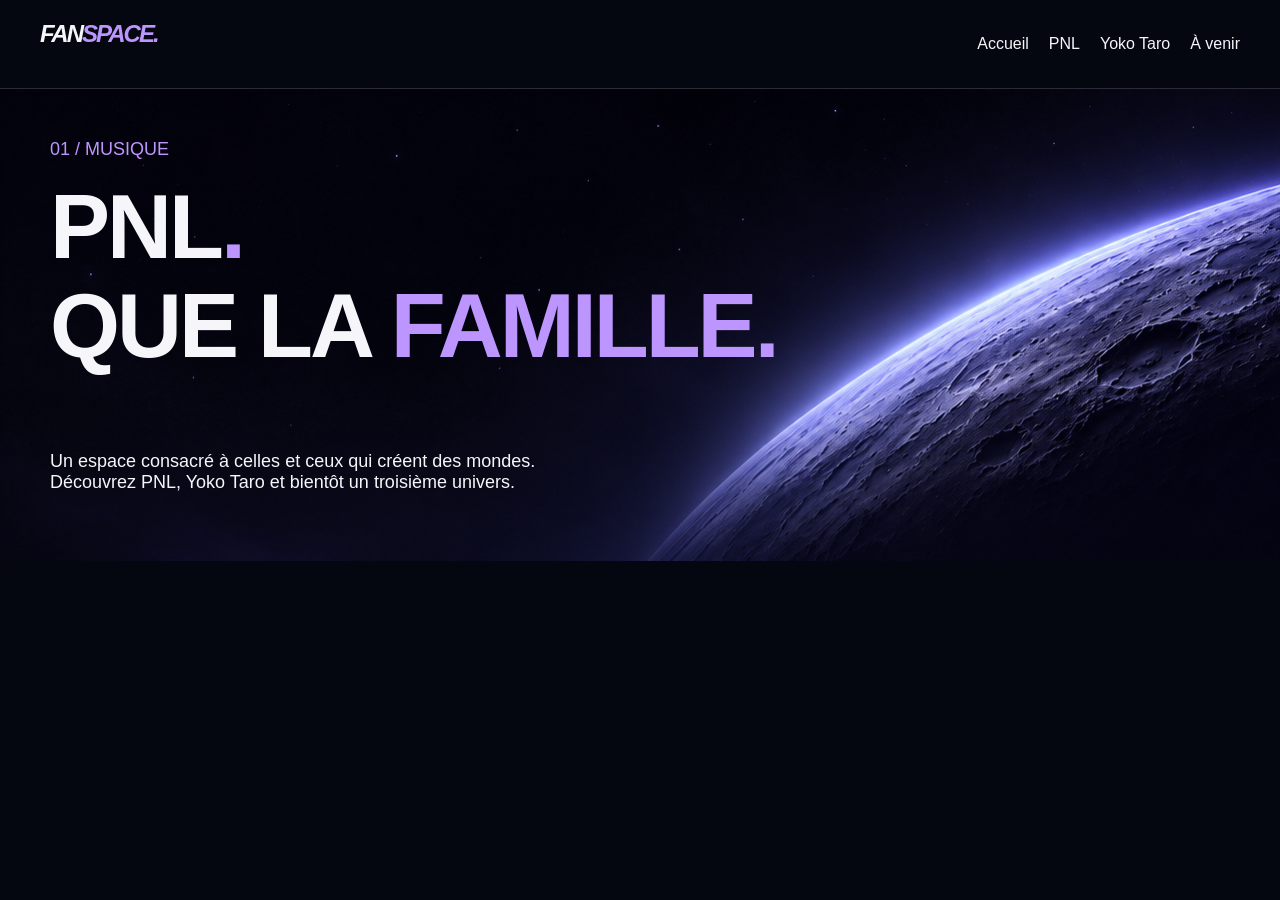
==== pnl/index.html @ 9c3a59f8 "mise a jour 0.1" ====
<!DOCTYPE html>
<html lang="fr">
<head>
    <meta charset="UTF-8">
    <meta name="viewport" content="width=device-width, initial-scale=1.0">
    <meta name="description" content="FANSPACE, un fansite dédié à PNL, Yoko Taro et d'autres univers.">
    <title>FANSPACE | PNL</title>
    <link rel="icon" type="image/png" href="../images/icon.png">
    <link rel="stylesheet" href="../css/pnl.css">
</head>
<body>
    <header>
        <section class="fansite-logo">
            <h1>FAN<span class="passion">SPACE.</span></h1>
        </section>
        <section class="hyperlink-header">
        <a href="../index.html" class="accueil-hyperlink">Accueil</a>
        <a href="index.html" class="pnl-hyperlink">PNL</a>
        <a href="../yokotaro/index.html" class="yokotaro-hyperlink">Yoko Taro</a>
        <a href="../index.html" class="incoming-hyperlink">À venir</a>
        </section>
    </header>

    <section class="presentation">
        <p class="domain">01 / MUSIQUE</p>
        <h1 class="univers-text">PNL<span class="passion">.</span>
        <br>QUE LA <span class="passion">FAMILLE.</span></h1>
        <p>Un espace consacré à celles et ceux qui créent des mondes. 
        <br>Découvrez PNL, Yoko Taro et bientôt un troisième univers.</p>
---- css/pnl.css ----
:root {
    --background: #040710;
    --surface: #1b1e28;
    --text: #f6f6fa;
    --secondary: #a4a8b6;
    --accent:  #bd95ff;
    --border: #292e3a;
}

body{
    color: var(--text);
    font-family: 'Inter', Arial, sans-serif;
    margin: 0;
    padding: 0;
    background-color: var(--background);
}

a { color: inherit; text-decoration: none; }
img { display: block; max-width: 100%; }
h1, h2, h3, p { margin-top: 0; }
h1, h2, h3 { font-family: 'Manrope', Arial, sans-serif; }

footer, header{
    background-color: var(--background);
    margin: 0;
    margin-top: 0;
    display: flex;
    justify-content: space-between;
    align-items: center;
    padding: 20px 40px;
    border-bottom: 1px solid #292c34;
}

.fansite-logo{
    letter-spacing: -2px;
    font-style: italic;
}

footer{
    border-top: 1px solid #292c34;
}


.hyperlink-header {
    display: flex;
    gap: 20px;
}

.accueil-hyperlink:hover,
.pnl-hyperlink:hover,
.yokotaro-hyperlink:hover,
.incoming-hyperlink:hover{
    color: var(--accent);}

.presentation{
    padding: 50px 50px;
    background: url(../images/qlf-background.png);
    opacity: 50;

}

.presentation h1{
    font-size: 90px;
    font-weight: 800px;
    line-height: 1.1;
    letter-spacing: -3px;
}

.presentation p{
    font-size: 18px;
}

button{
    background-color: var(--accent);
    border-radius: 25px;
    padding: 15px 15px;
    text-decoration: none;
    font-size: 20px;
    border: none;
    cursor: pointer;
}

.passion, .domain{
    color: var(--accent);
}
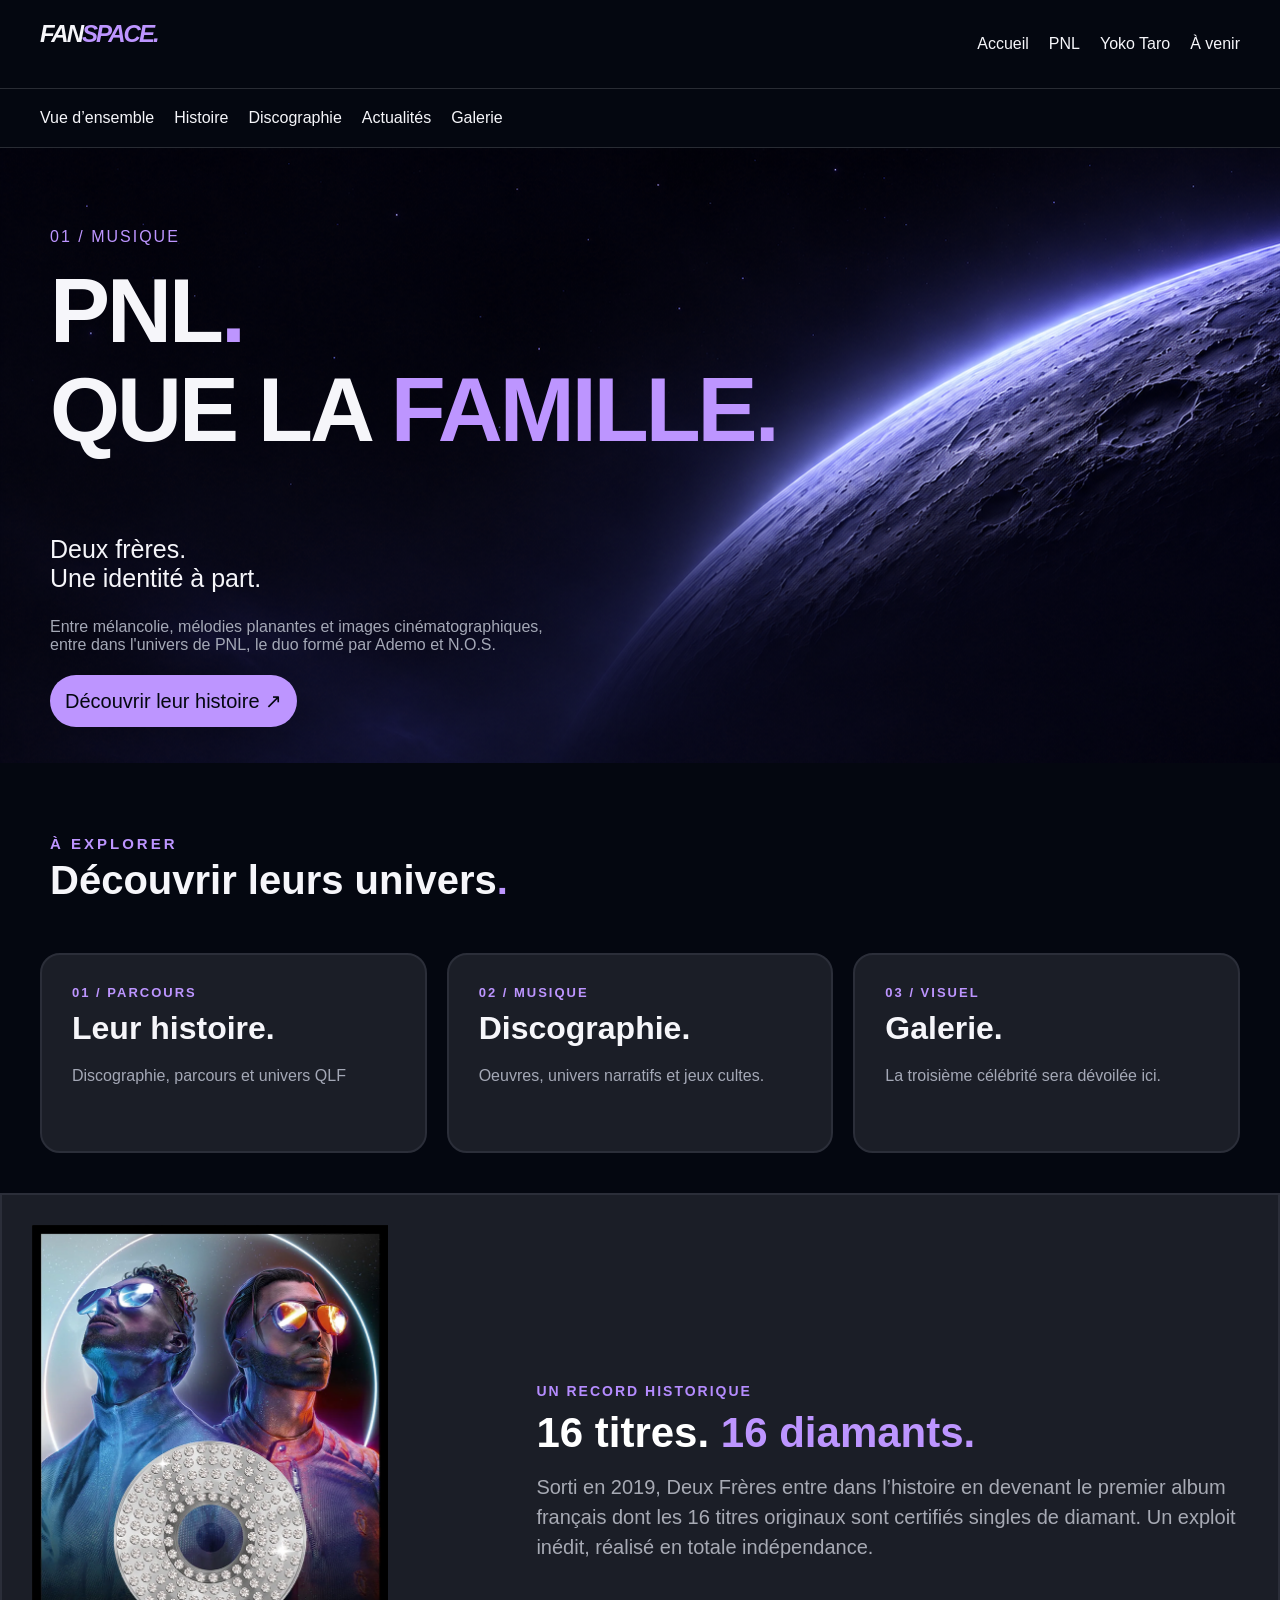
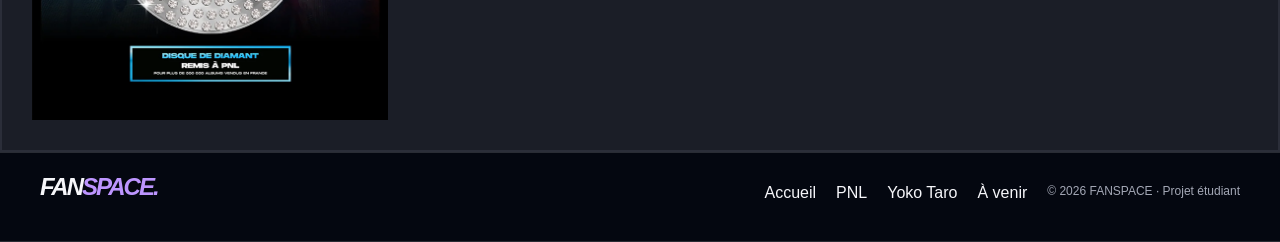
==== commit 5f553c8f: "PNL page update" ====
--- a/pnl/index.html
+++ b/pnl/index.html
@@ -21,9 +21,88 @@
         </section>
     </header>
 
+    <nav class="pnl-navigation">
+        <div class="hyperlink-header-pnl">
+                <a href="index.html" class="active">Vue d’ensemble</a>
+                <a href="history.html">Histoire</a>
+                <a href="discography.html">Discographie</a>
+                <a href="news.html">Actualités</a>
+                <a href="gallery.html">Galerie</a>
+            </div>
+    </nav>
+
     <section class="presentation">
         <p class="domain">01 / MUSIQUE</p>
         <h1 class="univers-text">PNL<span class="passion">.</span>
         <br>QUE LA <span class="passion">FAMILLE.</span></h1>
-        <p>Un espace consacré à celles et ceux qui créent des mondes. 
-        <br>Découvrez PNL, Yoko Taro et bientôt un troisième univers.</p>+        <p class="second-title">Deux frères.<br>Une identité à part.</p>
+        <p class="presentation-description">Entre mélancolie, mélodies planantes et images cinématographiques,<br>
+         entre dans l'univers de PNL, le duo formé par Ademo et N.O.S.</p>
+        <a href="history.html" class="explore">Découvrir leur histoire ↗</a>
+    </section>
+
+    <section class="discover-univers">
+        <h3 class="our-univers"><span class="discover">À EXPLORER</span><BR>Découvrir leurs univers<span class="passion">.</span></h3>
+    </section>
+
+    <section class="grid">
+        <div class="history-card">
+            <a class="link-card" href="histoire.html">
+                <p class="card-domain">01 / PARCOURS</p>
+                <h3 class="card-name">Leur histoire.</h3>
+                <p class="card-description">Discographie, parcours et univers QLF</p>
+            </a>
+        </div>
+
+        <div class="disco-card">
+            <a class="link-card" href="disco.html">
+                <p class="card-domain">02 / MUSIQUE</p>
+                <h3 class="card-name">Discographie.</h3>
+                <p class="card-description">Oeuvres, univers narratifs et jeux cultes.</p>
+            </a>
+        </div>
+
+        <div class="galery-card">
+            <a class="link-card" href="galery.html">
+                <p class="card-domain">03 / VISUEL</p>
+                <h3 class="card-name">Galerie.</h3>
+                <p class="card-description">La troisième célébrité sera dévoilée ici.</p>
+            </a>
+        </div>  
+
+    </section>
+
+        <section class="overview-highlight">
+            <a href="https://www.youtube.com/watch?v=vNpl-M3_9_o&list=RDvNpl-M3_9_o&start_radio=1" class="overview-image">
+                <img src="../images/disque-diamant.png" alt="Disque de diamant Deux Frères">
+            </a>
+
+            <div class="overview-text">
+                <p class="overview-label">UN RECORD HISTORIQUE</p>
+                <h3 class="overview-title">
+                    16 titres. <span class="passion">16 diamants.</span>
+                </h3>
+                <p class="overview-description">
+                    Sorti en 2019, Deux Frères entre dans l’histoire
+                    en devenant le premier album français dont les
+                    16 titres originaux sont certifiés singles de diamant.
+                    Un exploit inédit, réalisé en totale indépendance.
+                </p>
+            </div>
+        </section>
+    </section>
+
+
+    <footer>
+        <section class="fansite-logo">
+            <h1>FAN<span class="passion">SPACE.</span></h1>        </section>
+        <section class="hyperlink-header">
+            <a href="index.html" class="accueil-hyperlink">Accueil</a>
+            <a href="pnl/index.html" class="pnl-hyperlink">PNL</a>
+            <a href="yokotaro/index.html" class="yokotaro-hyperlink">Yoko Taro</a>
+            <a href="index.html" class="incoming-hyperlink">À venir</a>
+            <p class="copyright">© 2026 FANSPACE · Projet étudiant</p>
+        </section>
+    </footer>
+
+</body>
--- a/css/pnl.css
+++ b/css/pnl.css
@@ -40,7 +40,6 @@
     border-top: 1px solid #292c34;
 }
 
-
 .hyperlink-header {
     display: flex;
     gap: 20px;
@@ -50,7 +49,31 @@
 .pnl-hyperlink:hover,
 .yokotaro-hyperlink:hover,
 .incoming-hyperlink:hover{
-    color: var(--accent);}
+    color: var(--accent);
+    transition: 0.3s;
+}
+
+.pnl-navigation{
+    background-color: var(--background);
+    margin: 0;
+    margin-top: 0;
+    display: flex;
+    justify-content: space-between;
+    align-items: center;
+    padding: 20px 40px;
+    border-bottom: 1px solid #292c34;
+    gap: 30px;
+}
+
+.hyperlink-header-pnl {
+    display: flex;
+    gap: 20px;
+}
+
+.hyperlink-header-pnl a:hover {
+    color: var(--accent);
+    transition: 0.3s;
+}
 
 .presentation{
     padding: 50px 50px;
@@ -64,22 +87,192 @@
     font-weight: 800px;
     line-height: 1.1;
     letter-spacing: -3px;
-}
-
-.presentation p{
-    font-size: 18px;
-}
-
-button{
+
+}
+
+.domain{
+    letter-spacing: 2px;
+}
+
+.second-title{
+    font-size: 25px;
+}
+
+.presentation-description{
+    color: var(--secondary);
+    margin-bottom: 35px;
+}
+
+.explore{
+    border-top: 1px solid #292c34;
     background-color: var(--accent);
-    border-radius: 25px;
+    margin-top: 10px;
+    border-radius: 30px;
     padding: 15px 15px;
     text-decoration: none;
     font-size: 20px;
     border: none;
     cursor: pointer;
+    color: #040710;
 }
 
 .passion, .domain{
     color: var(--accent);
+}
+
+.domain, .our-concept{
+    margin-top: 30px;
+    color: var(--accent);
+}
+
+.discover{
+    color: var(--accent);
+    letter-spacing: 3px;
+    font-size: 15px;
+}
+
+.our-univers, .project{
+    font-size: 40px;
+}
+
+.concept{
+    margin: 30px;
+    border-top: 1px solid #292c34;
+}
+
+
+.discover-univers{
+    margin: 50px 50px;
+}
+
+.grid {
+    display: grid;
+    grid-template-columns: repeat(3, 1fr);
+    gap: 20px;
+    margin: 40px;
+}
+
+
+.history-card,
+.disco-card,
+.galery-card {
+    background-color: #1b1e27;
+    border: 2px solid #2b2e39;
+    border-radius: 20px;
+    padding: 20px;
+    min-height: 200px;
+    box-sizing: border-box;
+    min-width: 0;
+
+}
+
+.history-card:hover,
+.disco-card:hover,
+.galery-card:hover{
+    background-color: #20152a;
+    border: 2px solid #bd95ff;
+    transition: 1s;
+}
+
+@media screen and (max-width: 767px) {
+    .grid {
+        grid-template-columns: 1fr;
+    }
+}
+
+.card-domain{
+    color: var(--accent);
+    font-size: 13px;
+    font-weight: bold;
+    letter-spacing: 2px;
+    margin: 10px 10px 10px
+}
+
+.card-name{
+    font-size: 32px;
+    margin: 0 10px
+}
+
+.copyright{
+    color: var(--secondary);
+    font-size: 12px;
+}
+
+.card-description, .concept-description{
+    color: var(--secondary);
+    font-size: 16px;
+    margin: 20px 10px 30px
+}
+
+.overview-highlight {
+    display: flex;
+    align-items: center;
+    justify-content: space-between;
+    gap: 30px;
+    background-color: #1b1e27;
+    border: 2px solid #2b2e39;
+    padding: 30px;
+    margin-top: 30px;
+}
+
+.overview-image {
+    width: 40%;
+}
+
+.overview-image img {
+    width: 75%;
+    display: block;
+    object-fit: cover;
+
+}
+
+.overview-image img:hover{
+    border: 2px solid #bd95ff;
+    transform: scale(1.05);
+    transition: 1s;
+}
+
+.overview-text {
+    width: 60%;
+}
+
+.overview-label {
+    color: #b58cff;
+    font-size: 14px;
+    font-weight: 700;
+    letter-spacing: 2px;
+    margin-bottom: 10px;
+}
+
+.overview-title {
+    color: white;
+    font-size: 42px;
+    margin: 0 0 15px 0;
+}
+
+.overview-description {
+    color: #a7aab4;
+    font-size: 20px;
+    line-height: 1.5;
+    margin: 0;
+}
+
+@media screen and (max-width: 767px) {
+    .overview-highlight {
+        flex-direction: column;
+        padding: 20px;
+    }
+
+    .overview-image,
+    .overview-text {
+        width: 100%;
+    }
+
+    .overview-title {
+        font-size: 30px;
+    }
+
+    .overview-description {
+        font-size: 17px;
+    }
 }
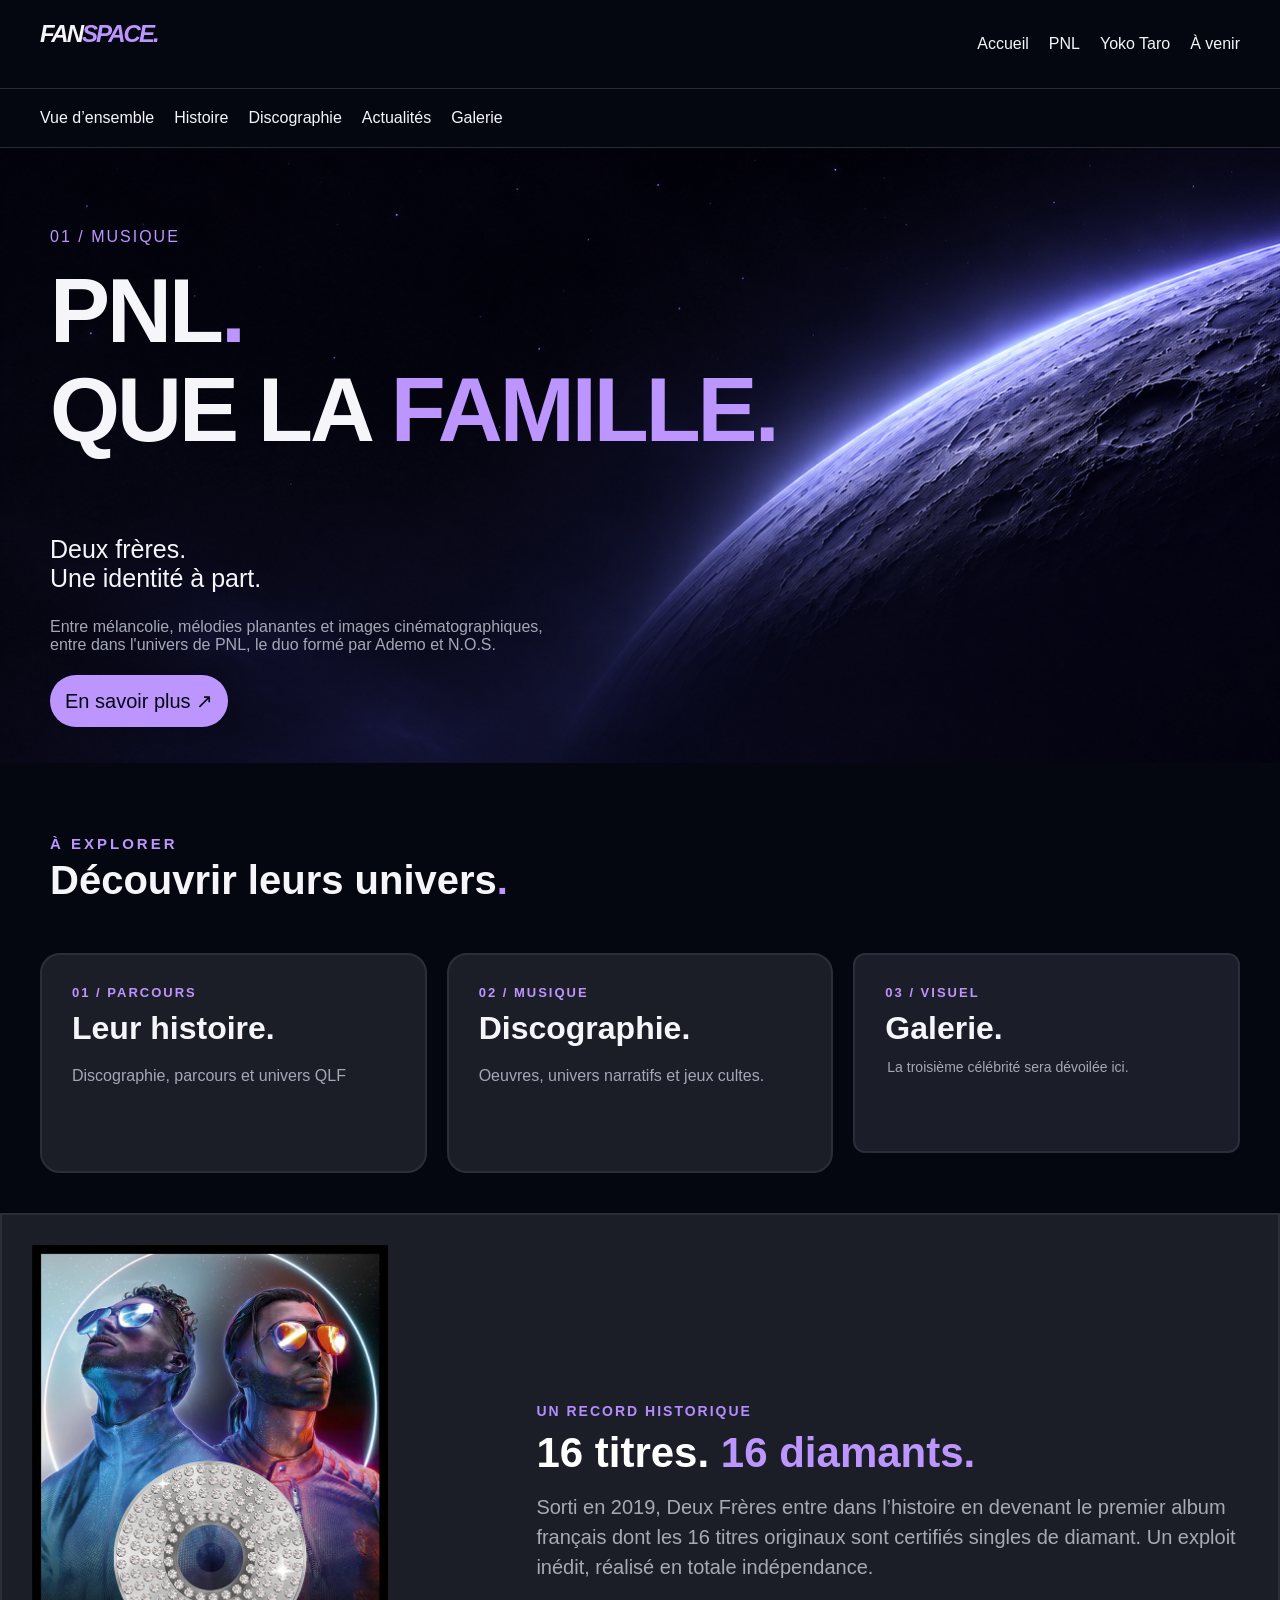
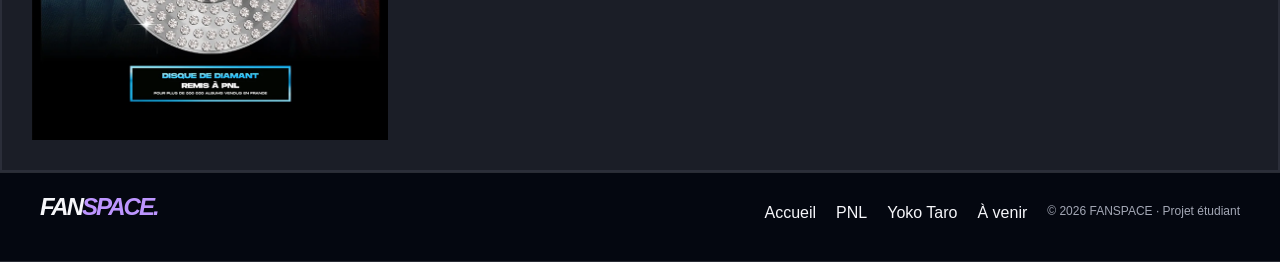
==== commit da76d25a: "PNL final version" ====
--- a/pnl/index.html
+++ b/pnl/index.html
@@ -25,7 +25,7 @@
         <div class="hyperlink-header-pnl">
                 <a href="index.html" class="active">Vue d’ensemble</a>
                 <a href="history.html">Histoire</a>
-                <a href="discography.html">Discographie</a>
+                <a href="disco.html">Discographie</a>
                 <a href="news.html">Actualités</a>
                 <a href="gallery.html">Galerie</a>
             </div>
@@ -38,10 +38,10 @@
         <p class="second-title">Deux frères.<br>Une identité à part.</p>
         <p class="presentation-description">Entre mélancolie, mélodies planantes et images cinématographiques,<br>
          entre dans l'univers de PNL, le duo formé par Ademo et N.O.S.</p>
-        <a href="history.html" class="explore">Découvrir leur histoire ↗</a>
+        <a href=#section-discover class="explore">En savoir plus ↗</a>
     </section>
 
-    <section class="discover-univers">
+    <section class="discover-univers" id="section-discover">
         <h3 class="our-univers"><span class="discover">À EXPLORER</span><BR>Découvrir leurs univers<span class="passion">.</span></h3>
     </section>
 
@@ -62,8 +62,8 @@
             </a>
         </div>
 
-        <div class="galery-card">
-            <a class="link-card" href="galery.html">
+        <div class="gallery-card">
+            <a class="link-card" href="gallery.html">
                 <p class="card-domain">03 / VISUEL</p>
                 <h3 class="card-name">Galerie.</h3>
                 <p class="card-description">La troisième célébrité sera dévoilée ici.</p>
--- a/css/pnl.css
+++ b/css/pnl.css
@@ -155,7 +155,7 @@
 
 .history-card,
 .disco-card,
-.galery-card {
+.gallery-card {
     background-color: #1b1e27;
     border: 2px solid #2b2e39;
     border-radius: 20px;
@@ -168,7 +168,7 @@
 
 .history-card:hover,
 .disco-card:hover,
-.galery-card:hover{
+.gallery-card:hover{
     background-color: #20152a;
     border: 2px solid #bd95ff;
     transition: 1s;
@@ -257,6 +257,69 @@
     margin: 0;
 }
 
+
+.history-origins {
+    display: flex;
+    align-items: center;
+    gap: 40px;
+    margin: 30px 4%;
+}
+
+.history-origins img {
+    width: 40%;
+    border-radius: 20px;
+    border: 2px solid var(--border);
+}
+
+.history-text {
+    flex: 1;
+}
+
+.history-text p {
+    line-height: 1.8;
+}
+
+.timeline {
+    display: flex;
+    flex-direction: column;
+    gap: 20px;
+    margin: 30px 4%;
+}
+
+.timeline-row {
+    display: flex;
+    align-items: center;
+    gap: 30px;
+}
+
+.timeline-year {
+    color: var(--accent);
+    font-size: 32px;
+    width: 100px;
+    flex-shrink: 0;
+    margin: 0;
+}
+
+.timeline-card {
+    flex: 1;
+    background-color: var(--surface);
+    border: 2px solid var(--border);
+    border-radius: 20px;
+    padding: 25px;
+    transition: 0.3s;
+}
+
+.timeline-card:hover {
+    border-color: var(--accent);
+    box-shadow: 0 0 25px #bd95ff25;
+}
+
+.timeline-card .card-description {
+    margin-bottom: 0;
+}
+
+
+
 @media screen and (max-width: 767px) {
     .overview-highlight {
         flex-direction: column;
@@ -275,4 +338,324 @@
     .overview-description {
         font-size: 17px;
     }
+
+      header, footer {
+        flex-direction: column;
+        padding: 20px 10px;
+        gap: 15px;
+        text-align: center;
+    }
+
+    .fansite-logo h1 {
+        margin: 0;
+        font-size: 28px;
+    }
+
+    .hyperlink-header, .hyperlink-header-pnl {
+        flex-wrap: wrap;
+        justify-content: center;
+        gap: 15px;
+        font-size: 14px;
+    }
+
+    .presentation {
+        padding: 30px 20px;
+        background-size: cover;
+        background-position: center;
+    }
+
+    .presentation h1 {
+        font-size: 45px;
+        letter-spacing: -2px;
+    }
+
+    .presentation p {
+        font-size: 15px;
+        line-height: 1.6;
+    }
+
+    .explore {
+        display: inline-block;
+        font-size: 15px;
+        padding: 12px 20px;
+    }
+
+    .discover-univers {
+        margin: 30px 20px;
+    }
+
+    .our-univers, .project {
+        font-size: 30px;
+    }
+
+    .card-name {
+        font-size: 26px;
+    }
+
+    .card-description, .concept-description {
+        font-size: 14px;
+        line-height: 1.6;
+    }
+
+    .concept {
+        margin: 20px;
+    }
+
+    .copyright {
+        width: 100%;
+        text-align: center;
+    }
+
+
+        .history-origins {
+        flex-direction: column;
+        gap: 20px;
+    }
+
+    .history-origins img {
+        width: 100%;
+        box-sizing: border-box;
+    }
+
+    .timeline-row {
+        flex-direction: column;
+        align-items: stretch;
+        gap: 10px;
+    }
+
+    .timeline-year {
+        font-size: 24px;
+        width: auto;
+    }
+
+    .timeline-card {
+        padding: 15px;
+    }
+}
+
+@media screen and (max-width: 1024px) {
+
+    header, footer {
+        padding: 20px;
+    }
+
+    .hyperlink-header {
+        gap: 15px;
+        flex-wrap: wrap;
+        justify-content: center;
+    }
+
+    .presentation {
+        padding: 35px;
+    }
+
+    .presentation h1 {
+        font-size: 65px;
+    }
+
+    .presentation p {
+        font-size: 16px;
+    }
+
+    .our-univers, .project {
+        font-size: 35px;
+    }
+
+    footer {
+        flex-direction: column;
+        gap: 15px;
+    }
+}
+
+.album-grid {
+    display: grid;
+    grid-template-columns: repeat(4, 1fr);
+    gap: 25px;
+    margin: 30px 4%;
+}
+
+.album-card {
+    background-color: var(--surface);
+    border: 2px solid var(--border);
+    border-radius: 20px;
+    overflow: hidden;
+    min-width: 0;
+    transition: 0.3s;
+}
+
+.album-poster {
+    width: 100%;
+    aspect-ratio: 1 / 1;
+    object-fit: cover;
+}
+
+.album-card:hover {
+    transform: translateY(-8px);
+    border-color: var(--accent);
+    box-shadow: 0 0 25px #bd95ff25;
+}
+
+.quotes {
+    display: flex;
+    flex-direction: column;
+    gap: 20px;
+    margin: 30px 4% 50px;
+}
+
+.quote-card {
+    background-color: var(--surface);
+    border: 1px solid var(--border);
+    border-left: 4px solid var(--accent);
+    border-radius: 15px;
+    padding: 25px;
+    transition: 0.3s;
+}
+
+.quote-text {
+    font-size: 32px;
+    font-style: italic;
+    margin: 10px;
+}
+
+.quote-card .card-description {
+    line-height: 1.6;
+    margin-bottom: 10px;
+}
+
+.quote-card:hover {
+    border-color: var(--accent);
+    box-shadow: 0 0 25px #bd95ff25;
+}
+
+@media screen and (max-width: 1024px) {
+
+    .album-grid {
+        grid-template-columns: repeat(2, 1fr);
+    }
+
+    .quote-text {
+        font-size: 26px;
+    }
+}
+
+.news-grid {
+    display: grid;
+    grid-template-columns: repeat(3, 1fr);
+    gap: 25px;
+    margin: 30px 4%;
+}
+
+.news-grid .album-card {
+    display: flex;
+    flex-direction: column;
+}
+
+.news-poster {
+    width: 100%;
+    height: 220px;
+    object-fit: cover;
+}
+
+.news-grid .card-name {
+    font-size: 26px;
+}
+
+.news-link {
+    display: inline-block;
+    color: var(--pnl);
+    margin: 15px;
+    font-weight: bold;
+    transition: 0.3s;
+}
+
+.news-grid .news-link {
+    margin-top: auto;
+}
+
+.news-link:hover {
+    color: var(--text);
+    transform: translateX(5px);
+}
+
+.news-ending {
+    text-align: center;
+    background-color: var(--surface);
+    border: 2px solid var(--border);
+    border-radius: 20px;
+    margin: 50px 4%;
+    padding: 40px;
+}
+
+.news-ending .concept-description {
+    margin-bottom: 0;
+}
+
+@media screen and (max-width: 1024px) {
+
+    .news-grid {
+        grid-template-columns: repeat(2, 1fr);
+    }
+}
+
+@media screen and (max-width: 767px) {
+
+    .news-grid {
+        grid-template-columns: 1fr;
+    }
+
+    .news-ending {
+        padding: 25px;
+        margin: 20px;
+    }
+
+    .news-grid .card-name {
+        font-size: 24px;
+    }
+}
+
+.gallery {
+    column-count: 3;
+    column-gap: 20px;
+    margin: 40px 8%;
+}
+
+.gallery-card {
+    background-color: var(--surface);
+    border: 2px solid var(--border);
+    border-radius: 12px;
+    overflow: hidden;
+    margin-bottom: 20px;
+    break-inside: avoid;
+    transition: 0.3s;
+}
+
+.gallery-card img {
+    width: 100%;
+    height: auto;
+    display: block;
+}
+
+.gallery-card .card-description {
+    font-size: 14px;
+    margin: 12px;
+}
+
+.gallery-card:hover {
+    transform: translateY(-4px);
+    border-color: var(--pnl);
+    box-shadow: 0 0 25px #bd95ff25;
+}
+
+@media screen and (max-width: 1024px) {
+    .gallery {
+        column-count: 2;
+        margin: 30px 4%;
+    }
+}
+
+@media screen and (max-width: 767px) {
+    .gallery {
+        column-count: 1;
+        margin: 20px;
+    }
 }
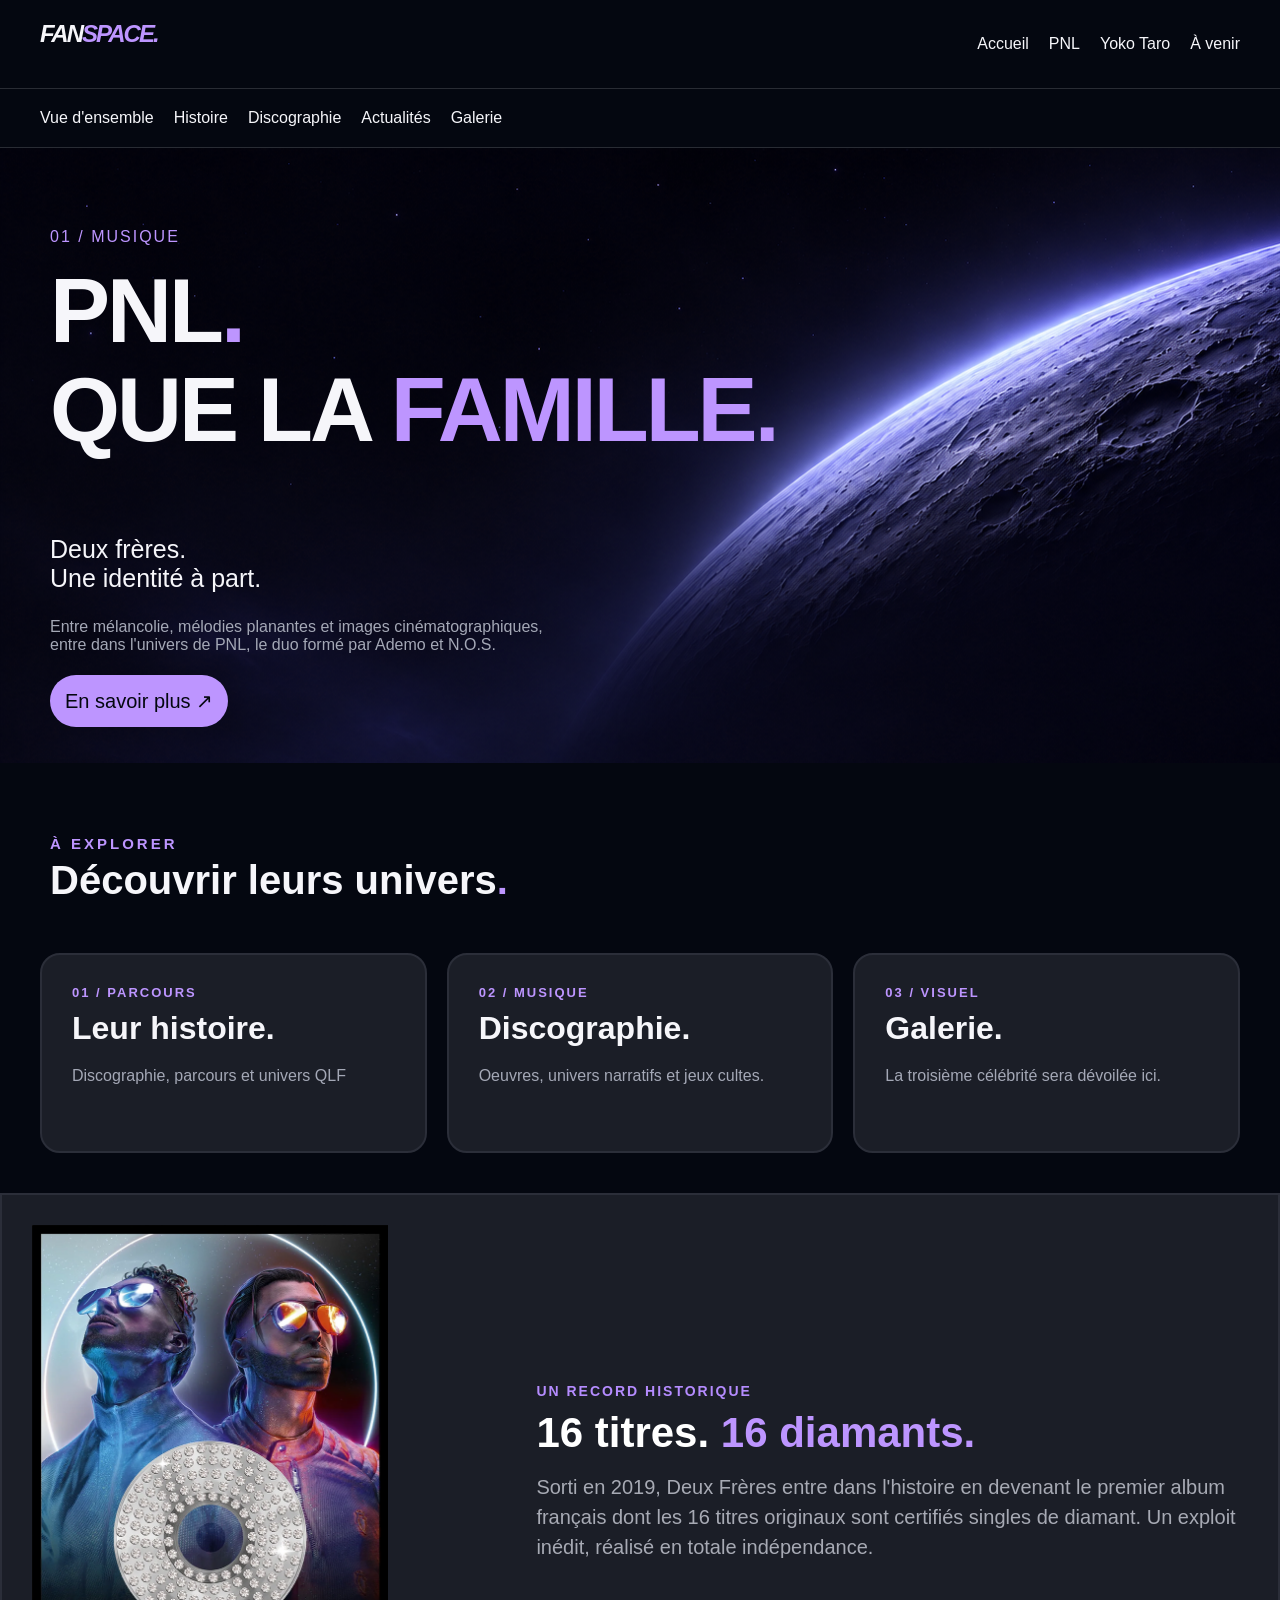
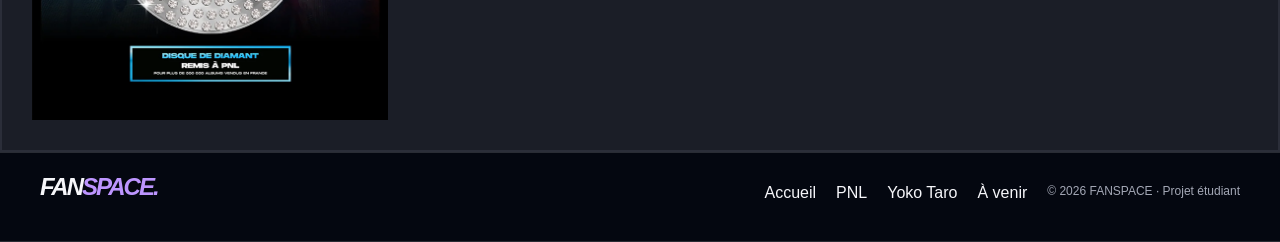
==== commit 05b25667: "mise a jour et version finale de pnl" ====
--- a/pnl/index.html
+++ b/pnl/index.html
@@ -23,7 +23,7 @@
 
     <nav class="pnl-navigation">
         <div class="hyperlink-header-pnl">
-                <a href="index.html" class="active">Vue d’ensemble</a>
+                <a href="index.html">Vue d'ensemble</a>
                 <a href="history.html">Histoire</a>
                 <a href="disco.html">Discographie</a>
                 <a href="news.html">Actualités</a>
@@ -47,7 +47,7 @@
 
     <section class="grid">
         <div class="history-card">
-            <a class="link-card" href="histoire.html">
+            <a class="link-card" href="history.html">
                 <p class="card-domain">01 / PARCOURS</p>
                 <h3 class="card-name">Leur histoire.</h3>
                 <p class="card-description">Discographie, parcours et univers QLF</p>
@@ -62,7 +62,7 @@
             </a>
         </div>
 
-        <div class="gallery-card">
+        <div class="gallery-link-card">
             <a class="link-card" href="gallery.html">
                 <p class="card-domain">03 / VISUEL</p>
                 <h3 class="card-name">Galerie.</h3>
@@ -83,7 +83,7 @@
                     16 titres. <span class="passion">16 diamants.</span>
                 </h3>
                 <p class="overview-description">
-                    Sorti en 2019, Deux Frères entre dans l’histoire
+                    Sorti en 2019, Deux Frères entre dans l'histoire
                     en devenant le premier album français dont les
                     16 titres originaux sont certifiés singles de diamant.
                     Un exploit inédit, réalisé en totale indépendance.
--- a/css/pnl.css
+++ b/css/pnl.css
@@ -1,3 +1,5 @@
+/* PNL commun - variables */
+
 :root {
     --background: #040710;
     --surface: #1b1e28;
@@ -7,6 +9,8 @@
     --border: #292e3a;
 }
 
+/* PNL commun - base */
+
 body{
     color: var(--text);
     font-family: 'Inter', Arial, sans-serif;
@@ -16,9 +20,14 @@
 }
 
 a { color: inherit; text-decoration: none; }
+
 img { display: block; max-width: 100%; }
+
 h1, h2, h3, p { margin-top: 0; }
+
 h1, h2, h3 { font-family: 'Manrope', Arial, sans-serif; }
+
+/* PNL commun - header / footer / nav */
 
 footer, header{
     background-color: var(--background);
@@ -74,6 +83,8 @@
     color: var(--accent);
     transition: 0.3s;
 }
+
+/* PNL commun - banner */
 
 .presentation{
     padding: 50px 50px;
@@ -125,6 +136,8 @@
     color: var(--accent);
 }
 
+/* PNL accueil - sections */
+
 .discover{
     color: var(--accent);
     letter-spacing: 3px;
@@ -135,27 +148,35 @@
     font-size: 40px;
 }
 
+/* PNL accueil - concept */
+
 .concept{
     margin: 30px;
     border-top: 1px solid #292c34;
 }
 
+/* PNL accueil - sections */
 
 .discover-univers{
     margin: 50px 50px;
 }
 
+/* PNL accueil - grid */
+
 .grid {
     display: grid;
-    grid-template-columns: repeat(3, 1fr);
+    grid-template-columns: repeat(3, minmax(0, 1fr));
+    grid-auto-rows: 1fr;
+    align-items: stretch;
     gap: 20px;
     margin: 40px;
 }
 
+/* PNL accueil - cards */
 
 .history-card,
 .disco-card,
-.gallery-card {
+.gallery-link-card {
     background-color: #1b1e27;
     border: 2px solid #2b2e39;
     border-radius: 20px;
@@ -168,17 +189,38 @@
 
 .history-card:hover,
 .disco-card:hover,
-.gallery-card:hover{
+.gallery-link-card:hover{
     background-color: #20152a;
     border: 2px solid #bd95ff;
     transition: 1s;
 }
 
+/* PNL accueil - titles */
+
+.grid .card-name {
+    overflow-wrap: anywhere;
+}
+
+/* PNL accueil - tablet */
+
+@media screen and (min-width: 768px) and (max-width: 1024px) {
+    .grid .card-name {
+        font-size: clamp(18px, 2.5vw, 26px);
+    }
+}
+
+/* PNL accueil - responsive 767px */
+
 @media screen and (max-width: 767px) {
+
+    /* PNL accueil - grid */
+
     .grid {
-        grid-template-columns: 1fr;
-    }
-}
+            grid-template-columns: 1fr;
+        }
+}
+
+/* PNL commun - cards */
 
 .card-domain{
     color: var(--accent);
@@ -193,16 +235,22 @@
     margin: 0 10px
 }
 
+/* PNL commun - footer */
+
 .copyright{
     color: var(--secondary);
     font-size: 12px;
 }
+
+/* PNL commun - cards */
 
 .card-description, .concept-description{
     color: var(--secondary);
     font-size: 16px;
     margin: 20px 10px 30px
 }
+
+/* PNL accueil - featured album */
 
 .overview-highlight {
     display: flex;
@@ -257,6 +305,7 @@
     margin: 0;
 }
 
+/* PNL histoire - intro */
 
 .history-origins {
     display: flex;
@@ -278,6 +327,8 @@
 .history-text p {
     line-height: 1.8;
 }
+
+/* PNL histoire - timeline */
 
 .timeline {
     display: flex;
@@ -318,154 +369,184 @@
     margin-bottom: 0;
 }
 
-
+/* PNL commun - responsive 767px */
 
 @media screen and (max-width: 767px) {
+
+    /* PNL accueil - featured album */
+
     .overview-highlight {
-        flex-direction: column;
-        padding: 20px;
-    }
+            flex-direction: column;
+            padding: 20px;
+        }
 
     .overview-image,
-    .overview-text {
-        width: 100%;
-    }
+        .overview-text {
+            width: 100%;
+        }
 
     .overview-title {
-        font-size: 30px;
-    }
+            font-size: 30px;
+        }
 
     .overview-description {
-        font-size: 17px;
-    }
-
-      header, footer {
-        flex-direction: column;
-        padding: 20px 10px;
-        gap: 15px;
-        text-align: center;
-    }
+            font-size: 17px;
+        }
+
+    /* PNL commun - header / footer / nav */
+
+    header, footer {
+            flex-direction: column;
+            padding: 20px 10px;
+            gap: 15px;
+            text-align: center;
+        }
 
     .fansite-logo h1 {
-        margin: 0;
-        font-size: 28px;
-    }
+            margin: 0;
+            font-size: 28px;
+        }
 
     .hyperlink-header, .hyperlink-header-pnl {
-        flex-wrap: wrap;
-        justify-content: center;
-        gap: 15px;
-        font-size: 14px;
-    }
+            flex-wrap: wrap;
+            justify-content: center;
+            gap: 15px;
+            font-size: 14px;
+        }
+
+    /* PNL commun - banniere */
 
     .presentation {
-        padding: 30px 20px;
-        background-size: cover;
-        background-position: center;
-    }
+            padding: 30px 20px;
+            background-size: cover;
+            background-position: center;
+        }
 
     .presentation h1 {
-        font-size: 45px;
-        letter-spacing: -2px;
-    }
+            font-size: 45px;
+            letter-spacing: -2px;
+        }
 
     .presentation p {
-        font-size: 15px;
-        line-height: 1.6;
-    }
+            font-size: 15px;
+            line-height: 1.6;
+        }
 
     .explore {
-        display: inline-block;
-        font-size: 15px;
-        padding: 12px 20px;
-    }
+            display: inline-block;
+            font-size: 15px;
+            padding: 12px 20px;
+        }
+
+    /* PNL accueil - sections */
 
     .discover-univers {
-        margin: 30px 20px;
-    }
+            margin: 30px 20px;
+        }
 
     .our-univers, .project {
-        font-size: 30px;
-    }
+            font-size: 30px;
+        }
+
+    /* PNL commun - cards */
 
     .card-name {
-        font-size: 26px;
-    }
+            font-size: 26px;
+        }
 
     .card-description, .concept-description {
-        font-size: 14px;
-        line-height: 1.6;
-    }
+            font-size: 14px;
+            line-height: 1.6;
+        }
+
+    /* PNL accueil - concept */
 
     .concept {
-        margin: 20px;
-    }
+            margin: 20px;
+        }
+
+    /* PNL commun - footer */
 
     .copyright {
-        width: 100%;
-        text-align: center;
-    }
-
-
-        .history-origins {
-        flex-direction: column;
-        gap: 20px;
-    }
+            width: 100%;
+            text-align: center;
+        }
+
+    /* PNL histoire - intro */
+
+    .history-origins {
+            flex-direction: column;
+            gap: 20px;
+        }
 
     .history-origins img {
-        width: 100%;
-        box-sizing: border-box;
-    }
+            width: 100%;
+            box-sizing: border-box;
+        }
+
+    /* PNL histoire - timeline */
 
     .timeline-row {
-        flex-direction: column;
-        align-items: stretch;
-        gap: 10px;
-    }
+            flex-direction: column;
+            align-items: stretch;
+            gap: 10px;
+        }
 
     .timeline-year {
-        font-size: 24px;
-        width: auto;
-    }
+            font-size: 24px;
+            width: auto;
+        }
 
     .timeline-card {
-        padding: 15px;
-    }
-}
+            padding: 15px;
+        }
+}
+
+/* PNL commun - responsive 1024px */
 
 @media screen and (max-width: 1024px) {
 
+    /* PNL commun - header / footer / nav */
+
     header, footer {
-        padding: 20px;
-    }
+            padding: 20px;
+        }
 
     .hyperlink-header {
-        gap: 15px;
-        flex-wrap: wrap;
-        justify-content: center;
-    }
+            gap: 15px;
+            flex-wrap: wrap;
+            justify-content: center;
+        }
+
+    /* PNL commun - banner */
 
     .presentation {
-        padding: 35px;
-    }
+            padding: 35px;
+        }
 
     .presentation h1 {
-        font-size: 65px;
-    }
+            font-size: 65px;
+        }
 
     .presentation p {
-        font-size: 16px;
-    }
+            font-size: 16px;
+        }
+
+    /* PNL accueil - sections */
 
     .our-univers, .project {
-        font-size: 35px;
-    }
+            font-size: 35px;
+        }
+
+    /* PNL commun - header / footer / nav */
 
     footer {
-        flex-direction: column;
-        gap: 15px;
-    }
-}
+            flex-direction: column;
+            gap: 15px;
+        }
+}
+
+/* PNL disco - cards */
 
 .album-grid {
     display: grid;
@@ -495,6 +576,8 @@
     box-shadow: 0 0 25px #bd95ff25;
 }
 
+/* PNL disco - quotes */
+
 .quotes {
     display: flex;
     flex-direction: column;
@@ -527,16 +610,24 @@
     box-shadow: 0 0 25px #bd95ff25;
 }
 
+/* PNL disco - responsive 1024px */
+
 @media screen and (max-width: 1024px) {
 
+    /* PNL disco - cards */
+
     .album-grid {
-        grid-template-columns: repeat(2, 1fr);
-    }
+            grid-template-columns: repeat(2, 1fr);
+        }
+
+    /* PNL disco - quotes */
 
     .quote-text {
-        font-size: 26px;
-    }
-}
+            font-size: 26px;
+        }
+}
+
+/* PNL news - cards */
 
 .news-grid {
     display: grid;
@@ -590,28 +681,35 @@
     margin-bottom: 0;
 }
 
+/* PNL news - responsive 1024px */
+
 @media screen and (max-width: 1024px) {
 
+
     .news-grid {
-        grid-template-columns: repeat(2, 1fr);
-    }
-}
+            grid-template-columns: repeat(2, 1fr);
+        }
+}
+
 
 @media screen and (max-width: 767px) {
 
+
     .news-grid {
-        grid-template-columns: 1fr;
-    }
+            grid-template-columns: 1fr;
+        }
 
     .news-ending {
-        padding: 25px;
-        margin: 20px;
-    }
+            padding: 25px;
+            margin: 20px;
+        }
 
     .news-grid .card-name {
-        font-size: 24px;
-    }
-}
+            font-size: 24px;
+        }
+}
+
+/* PNL galerie - cards */
 
 .gallery {
     column-count: 3;
@@ -619,7 +717,7 @@
     margin: 40px 8%;
 }
 
-.gallery-card {
+.gallery .gallery-card {
     background-color: var(--surface);
     border: 2px solid var(--border);
     border-radius: 12px;
@@ -629,33 +727,41 @@
     transition: 0.3s;
 }
 
-.gallery-card img {
+.gallery .gallery-card img {
     width: 100%;
     height: auto;
     display: block;
 }
 
-.gallery-card .card-description {
+.gallery .gallery-card .card-description {
     font-size: 14px;
     margin: 12px;
 }
 
-.gallery-card:hover {
+/* PNL galerie - hover */
+
+.gallery .gallery-card:hover {
     transform: translateY(-4px);
     border-color: var(--pnl);
     box-shadow: 0 0 25px #bd95ff25;
 }
 
+
 @media screen and (max-width: 1024px) {
+
+
     .gallery {
-        column-count: 2;
-        margin: 30px 4%;
-    }
-}
+            column-count: 2;
+            margin: 30px 4%;
+        }
+}
+
 
 @media screen and (max-width: 767px) {
+
+
     .gallery {
-        column-count: 1;
-        margin: 20px;
-    }
-}+            column-count: 1;
+            margin: 20px;
+        }
+}
